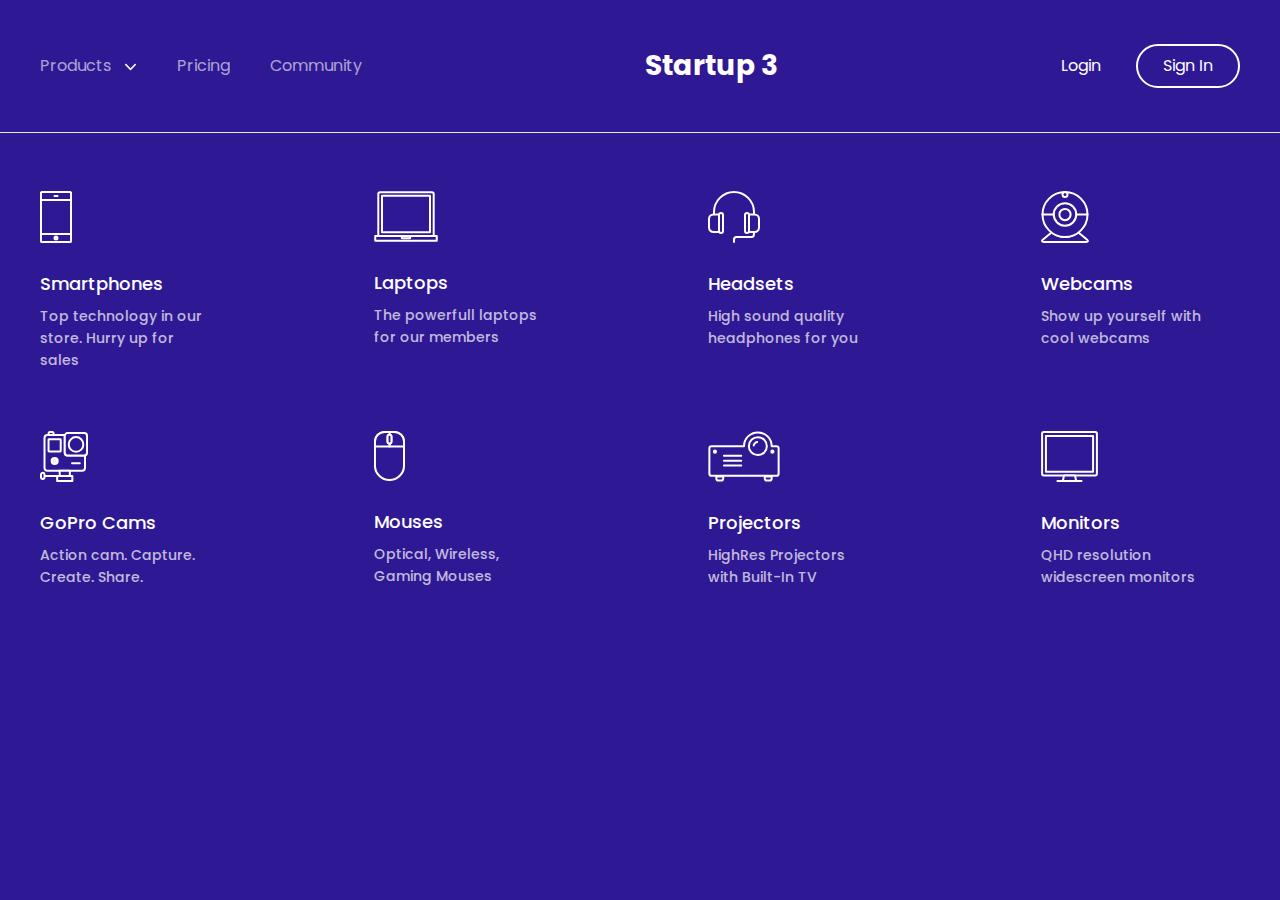
==== task3/index.html @ 1a6ce366 "task3 end :)" ====
<!DOCTYPE html>
<html lang="en">
<head>
    <meta charset="UTF-8">
    <meta http-equiv="X-UA-Compatible" content="IE=edge">
    <meta name="viewport" content="width=device-width, initial-scale=1.0">
    <title>Document</title>
    <link rel="stylesheet" href="style.css">
</head>
<body>
    <header>
        <div class="container">
            <nav>
                <div class="header-left">
                    <ul>
                        <li>
                            <a href="#">Products</a>
                            <img src="assets/icons/bottom.svg" alt="bottom">
                        </li>
                        <li>
                            <a href="#">Pricing</a>
                        </li>
                        <li>
                            <a href="#">Community</a>
                        </li>
                    </ul>
                </div>
                <div class="header-center">
                    <h3>Startup 3</h3>
                </div>
                <div class="header-right">
                    <p>
                        <a href="#">Login</a>
                    </p>
                    <p>
                        <a href="#">Sign In</a>
                    </p>
                </div>
            </nav>
        </div>
    </header>
    <main>
        <div class="container">
            <div class="main-item">
                <div class="item">
                    <img src="assets/icons/phone.svg" alt="phone">
                    <h3>Smartphones</h3>
                    <p>Top technology in our store. Hurry up for sales</p>
                </div>
                <div class="item">
                    <img src="assets/icons/laptop.svg" alt="laptop">
                    <h3>Laptops</h3>
                    <p>The powerfull laptops for our members</p>
                </div>
                <div class="item">
                    <img src="assets/icons/Headset.svg" alt="Headset">
                    <h3>Headsets</h3>
                    <p>High sound quality headphones for you</p>
                </div>
                <div class="item">
                    <img src="assets/icons/webcam.svg" alt="webcam">
                    <h3>Webcams</h3>
                    <p>Show up yourself with cool webcams</p>
                </div>
                <div class="item">
                    <img src="assets/icons/goprocam.svg" alt="goprocam">
                    <h3>GoPro Cams</h3>
                    <p>Action cam. Capture. Create. Share.</p>
                </div>
                <div class="item">
                    <img src="assets/icons/mouse.svg" alt="mouse">
                    <h3>Mouses</h3>
                    <p>Optical, Wireless, Gaming Mouses</p>
                </div>
                <div class="item">
                    <img src="assets/icons/project.svg" alt="project">
                    <h3>Projectors</h3>
                    <p>HighRes Projectors with Built-In TV</p>
                </div>
                <div class="item">
                    <img src="assets/icons/monitor.svg" alt="monitor">
                    <h3>Monitors</h3>
                    <p>QHD resolution widescreen monitors</p>
                </div>
            </div>
        </div>
    </main>
</body>
</html>
---- task3/style.css ----
@import url('https://fonts.googleapis.com/css2?family=Poppins:wght@500;600&display=swap');

*{
    margin: 0;
    padding: 0;
    box-sizing: border-box;
}

html{
    font-family: 'Poppins', sans-serif;
}

body{
    color: white;
    background: #2F1893;
}

.container{
    width: 1200px;
    margin: auto;
}

header{
    padding: 44px 0;
    border-bottom: 1px solid #EBEAED;
}

nav{
    display: flex;
    justify-content: space-between;
    align-items: center;
}

.header-left ul{
    display: flex;
    list-style: none;
    gap: 40px;
    font-size: 16px;
    font-weight: 400;
    line-height: 26px;
}

.header-left ul li{
    cursor: pointer;
}

.header-left ul li a{
    color: white;
    text-decoration: none;
    opacity: 0.6;
}

.header-left ul li a:hover{
    opacity: 0.6;
}

.header-left ul li img{
    margin-left: 9px;
}

.header-center{
    font-size: 24px;
    font-weight: 700;
    letter-spacing: -0.293px;
}

.header-right{
    display: flex;
    align-items: center;
    gap: 35px;
    font-size: 16px;
    font-weight: 400;
    line-height: 26px; 
}

.header-right p a{
    color: white;
    text-decoration: none;
}

.header-right p:nth-child(2){
    border-radius: 100px;
    border: 2px solid var(--colors-white, #FFF);
    padding: 7px 25px;
}

main .main-item{
    display: grid;
    gap: 60px 135px;
    grid-template-columns: 1fr 1fr 1fr 1fr;
    padding: 58px 0 60px 0;
}

main .main-item .item img{
    margin-bottom: 20px;
}

main .main-item .item{
    width: 170px;
}

main .main-item .item h3{
    font-size: 18px;
    font-weight: 500;
    line-height: 28px; 
    margin-bottom: 7px;
}

main .main-item .item p{
    font-size: 14px;
    font-weight: 500;
    line-height: 22px; 
    opacity: 0.7;
}
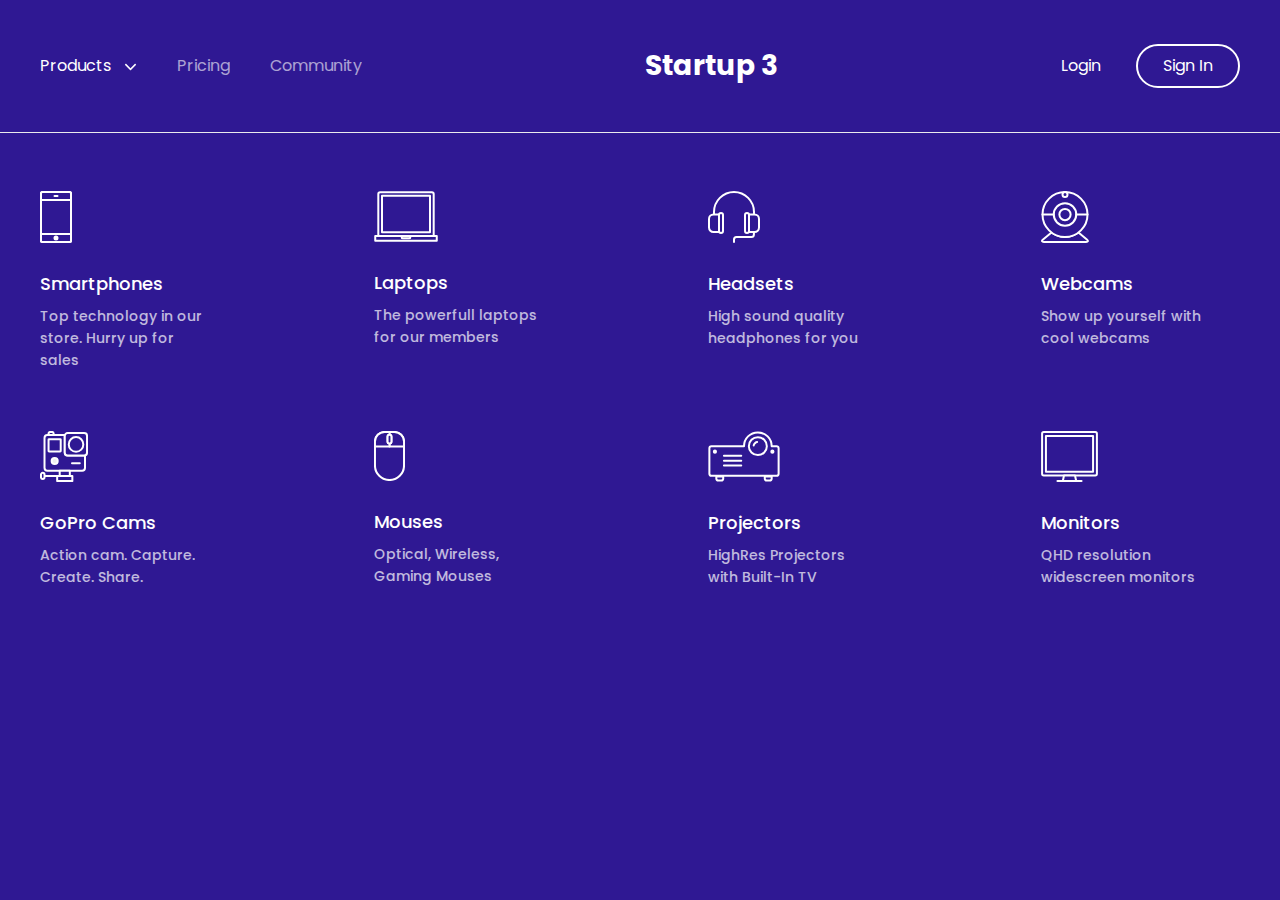
==== commit 47bbd1ee: "task3 end :)" ====
--- a/task3/index.html
+++ b/task3/index.html
@@ -14,7 +14,7 @@
                 <div class="header-left">
                     <ul>
                         <li>
-                            <a href="#">Products</a>
+                            <a href="#" class="active">Products</a>
                             <img src="assets/icons/bottom.svg" alt="bottom">
                         </li>
                         <li>
--- a/task3/style.css
+++ b/task3/style.css
@@ -50,8 +50,9 @@
     opacity: 0.6;
 }
 
-.header-left ul li a:hover{
-    opacity: 0.6;
+.header-left ul li a.active{
+    color: white;
+    opacity: 10;
 }
 
 .header-left ul li img{
